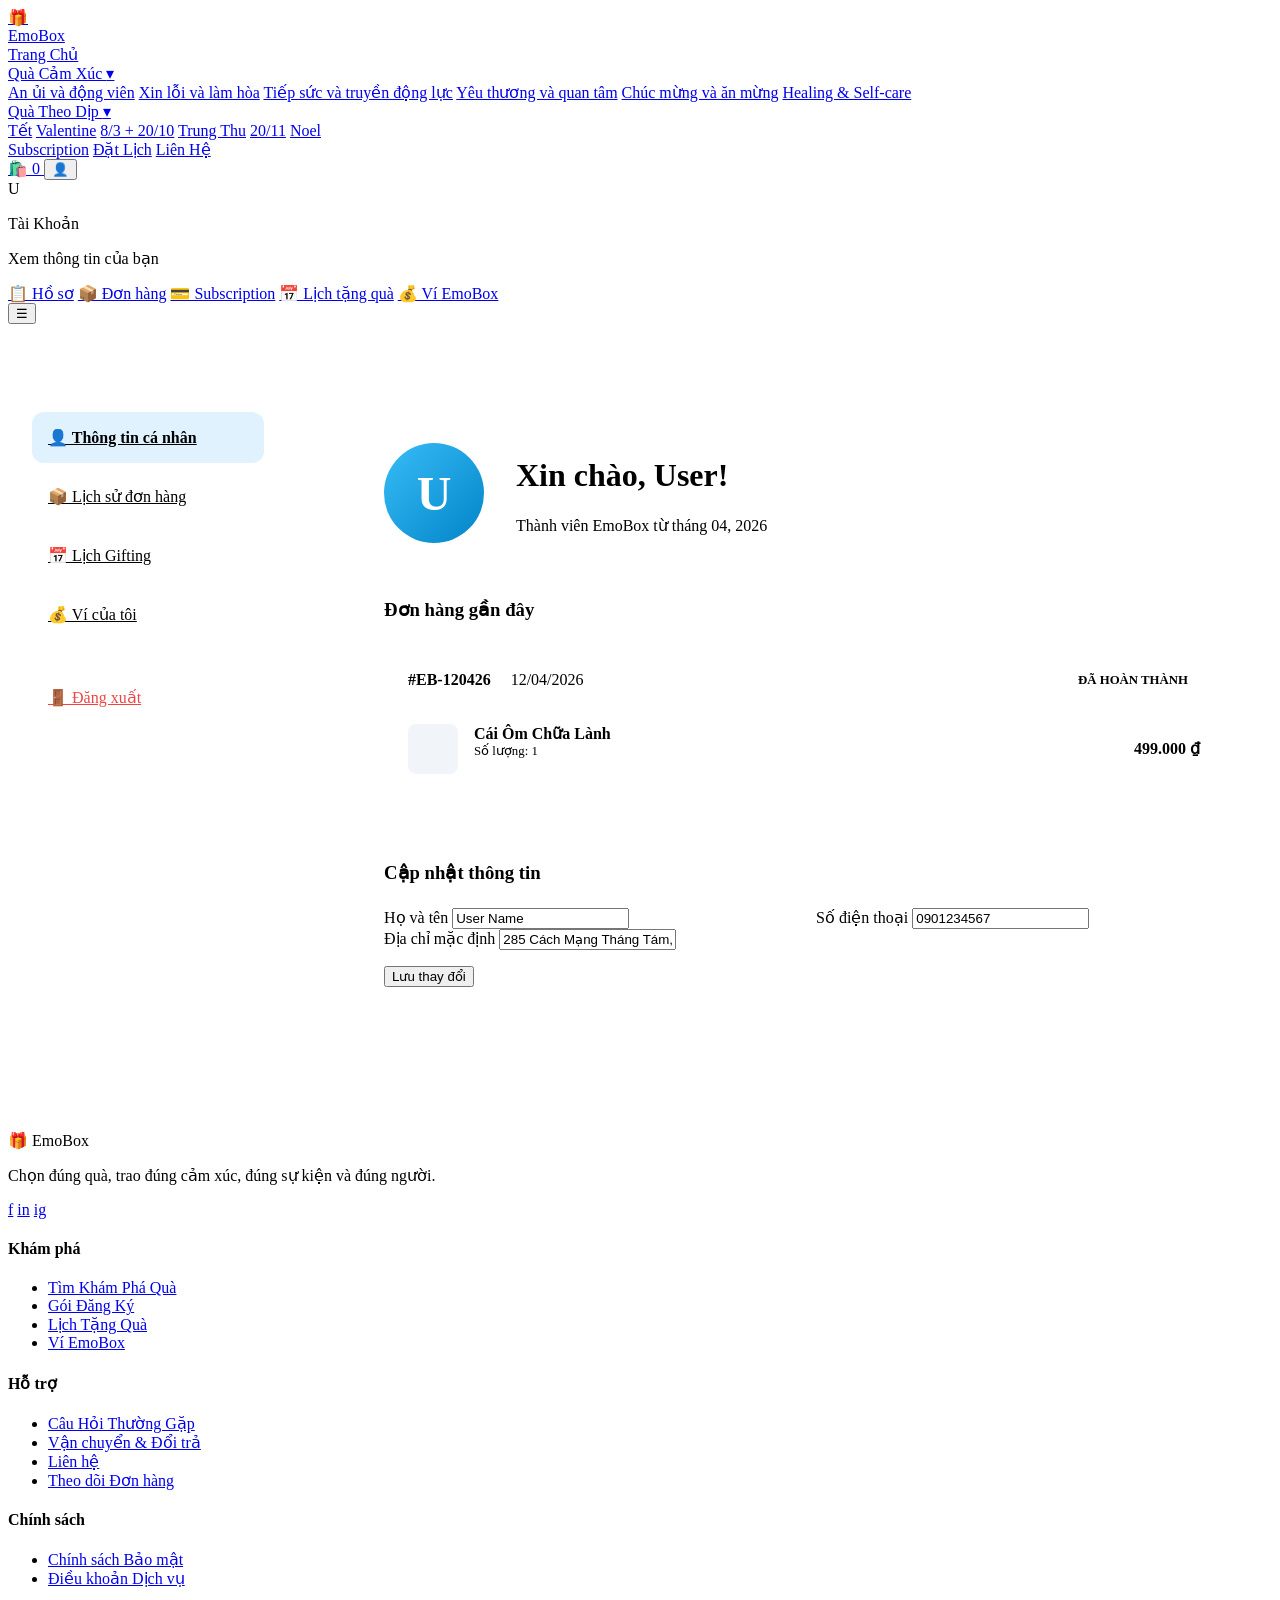
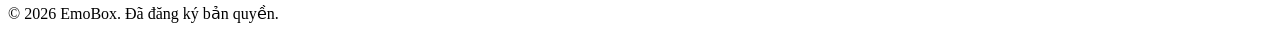
==== account.html @ 91a98d72 "Add files via upload" ====
<!DOCTYPE html>
<html lang="vi">
<head>
  <meta charset="UTF-8" />
  <meta name="viewport" content="width=device-width, initial-scale=1.0" />
  <title>Tài Khoản – EmoBox</title>
  <link rel="preconnect" href="https://fonts.googleapis.com" />
  <link rel="preconnect" href="https://fonts.gstatic.com" crossorigin />
  <link href="https://fonts.googleapis.com/css2?family=Playfair+Display:ital,wght@0,700;1,400&family=Inter:wght@400;500;600;700&display=swap" rel="stylesheet" />
  <link rel="stylesheet" href="css/style.css" />
  <style>
    .account-container { padding-top: 4rem; padding-bottom: 6rem; }
    .account-layout { display: grid; grid-template-columns: 280px 1fr; gap: 3rem; }
    
    .account-nav { background: white; padding: 1.5rem; border-radius: 24px; border: 1px solid var(--border); height: fit-content; }
    .acc-nav-item { display: flex; align-items: center; gap: 1rem; padding: 1rem; border-radius: 12px; color: var(--text-muted); transition: all 0.2s; margin-bottom: 0.5rem; }
    .acc-nav-item:hover { background: #f8fafc; color: var(--text-main); }
    .acc-nav-item.active { background: #e0f2fe; color: var(--primary); font-weight: 600; }
    
    .account-content { background: white; padding: 3rem; border-radius: 32px; border: 1px solid var(--border); }
    .profile-header { display: flex; align-items: center; gap: 2rem; margin-bottom: 3rem; }
    .profile-avatar { width: 100px; height: 100px; background: linear-gradient(135deg, #38bdf8, #0284c7); border-radius: 50%; display: flex; align-items: center; justify-content: center; font-size: 3rem; color: white; font-weight: 800; }
    
    .order-item { border: 1px solid var(--border); border-radius: 16px; padding: 1.5rem; margin-bottom: 1.5rem; }
    .order-header { display: flex; justify-content: space-between; align-items: center; margin-bottom: 1rem; padding-bottom: 1rem; border-bottom: 1px dashed var(--border); }
    .order-status { font-weight: 700; font-size: 0.8rem; text-transform: uppercase; padding: 0.25rem 0.75rem; border-radius: 999px; }

    @media (max-width: 992px) {
      .account-layout { grid-template-columns: 1fr; }
    }
  </style>
</head>
<body>
  <!-- NAVBAR -->
  <nav class="navbar" id="navbar">
    <div class="container nav-inner">
      <a href="index.html" class="nav-logo">
        <div class="nav-logo-icon">🎁</div>
        <span>EmoBox</span>
      </a>
      <div class="nav-links" id="navLinks">
        <a href="index.html" class="nav-link">Trang Chủ</a>
        <div class="nav-dropdown">
          <a href="emotion-gifts.html" class="nav-link">Quà Cảm Xúc <span class="chevron">▾</span></a>
          <div class="dropdown-menu">
            <a href="emotion-gifts.html?cat=an-ui-dong-vien" class="dropdown-item">An ủi và động viên</a>
            <a href="emotion-gifts.html?cat=xin-loi-lam-hoa" class="dropdown-item">Xin lỗi và làm hòa</a>
            <a href="emotion-gifts.html?cat=tiep-suc-truyen-dong-luc" class="dropdown-item">Tiếp sức và truyền động lực</a>
            <a href="emotion-gifts.html?cat=yeu-thuong-quan-tam" class="dropdown-item">Yêu thương và quan tâm</a>
            <a href="emotion-gifts.html?cat=chuc-mung-an-mung" class="dropdown-item">Chúc mừng và ăn mừng</a>
            <a href="emotion-gifts.html?cat=healing-self-care" class="dropdown-item">Healing & Self-care</a>
          </div>
        </div>
        <div class="nav-dropdown">
          <a href="occasion-gifts.html" class="nav-link">Quà Theo Dịp <span class="chevron">▾</span></a>
          <div class="dropdown-menu">
            <a href="occasion-gifts.html?cat=tet" class="dropdown-item">Tết</a>
            <a href="occasion-gifts.html?cat=valentine" class="dropdown-item">Valentine</a>
            <a href="occasion-gifts.html?cat=8-3-20-10" class="dropdown-item">8/3 + 20/10</a>
            <a href="occasion-gifts.html?cat=trung-thu" class="dropdown-item">Trung Thu</a>
            <a href="occasion-gifts.html?cat=20-11" class="dropdown-item">20/11</a>
            <a href="occasion-gifts.html?cat=noel" class="dropdown-item">Noel</a>
          </div>
        </div>
        <a href="plans.html" class="nav-link">Subscription</a>
        <a href="calendar.html" class="nav-link">Đặt Lịch</a>
        <a href="contact.html" class="nav-link">Liên Hệ</a>
      </div>
      <div class="nav-actions">
        <a href="cart.html" class="btn-icon" id="cartBtn" title="Giỏ hàng">
          🛍️
          <span class="cart-badge" id="cartBadge">0</span>
        </a>
        <button class="btn-icon" onclick="toggleUserMenu()" id="userBtn" title="Tài khoản">👤</button>
        <div class="user-menu active" id="userMenu">
          <div class="user-menu-header">
            <div class="user-avatar-sm">U</div>
            <div>
              <p class="user-name">Tài Khoản</p>
              <p class="user-sub">Xem thông tin của bạn</p>
            </div>
          </div>
          <div class="user-menu-body">
            <a href="account.html" class="user-menu-item">📋 Hồ sơ</a>
            <a href="cart.html" class="user-menu-item">📦 Đơn hàng</a>
            <a href="plans.html" class="user-menu-item">💳 Subscription</a>
            <a href="calendar.html" class="user-menu-item">📅 Lịch tặng quà</a>
            <a href="wallet.html" class="user-menu-item">💰 Ví EmoBox</a>
          </div>
        </div>
        <button class="hamburger" id="hamburger" onclick="toggleNav()">☰</button>
      </div>
    </div>
  </nav>

  <main class="container account-container">
    <div class="account-layout">
      <!-- Sidebar Nav -->
      <aside class="account-nav">
        <a href="#" class="acc-nav-item active">👤 Thông tin cá nhân</a>
        <a href="#" class="acc-nav-item">📦 Lịch sử đơn hàng</a>
        <a href="calendar.html" class="acc-nav-item">📅 Lịch Gifting</a>
        <a href="wallet.html" class="acc-nav-item">💰 Ví của tôi</a>
        <a href="#" class="acc-nav-item" style="color: #ef4444; margin-top: 2rem;">🚪 Đăng xuất</a>
      </aside>

      <!-- Main Content -->
      <div class="account-content">
        <div class="profile-header">
          <div class="profile-avatar">U</div>
          <div>
            <h1 style="font-family: var(--font-serif); font-size: 2rem;">Xin chào, User!</h1>
            <p style="color: var(--text-muted);">Thành viên EmoBox từ tháng 04, 2026</p>
          </div>
        </div>

        <div style="margin-bottom: 4rem;">
          <h3 style="font-weight: 700; margin-bottom: 1.5rem;">Đơn hàng gần đây</h3>
          <div class="order-item">
            <div class="order-header">
              <div>
                <span style="font-weight: 700;">#EB-120426</span>
                <span style="color: var(--text-muted); margin-left: 1rem;">12/04/2026</span>
              </div>
              <span class="order-status status-done">Đã hoàn thành</span>
            </div>
            <div style="display: flex; justify-content: space-between; align-items: center;">
              <div style="display: flex; gap: 1rem;">
                <div style="width: 50px; height: 50px; background: #f1f5f9; border-radius: 8px;"></div>
                <div>
                  <div style="font-weight: 600;">Cái Ôm Chữa Lành</div>
                  <div style="font-size: 0.8rem; color: var(--text-muted);">Số lượng: 1</div>
                </div>
              </div>
              <div style="font-weight: 700;">499.000 ₫</div>
            </div>
          </div>
        </div>

        <form class="contact-form" style="padding: 0; border: none; box-shadow: none;">
          <h3 style="font-weight: 700; margin-bottom: 1.5rem;">Cập nhật thông tin</h3>
          <div style="display: grid; grid-template-columns: 1fr 1fr; gap: 1.5rem;">
            <div class="form-group">
              <label>Họ và tên</label>
              <input type="text" class="form-input" value="User Name">
            </div>
            <div class="form-group">
              <label>Số điện thoại</label>
              <input type="text" class="form-input" value="0901234567">
            </div>
          </div>
          <div class="form-group">
            <label>Địa chỉ mặc định</label>
            <input type="text" class="form-input" value="285 Cách Mạng Tháng Tám, Quận 10, TP. HCM">
          </div>
          <button class="btn btn-primary" style="margin-top: 1rem;">Lưu thay đổi</button>
        </form>
      </div>
    </div>
  </main>

  <!-- FOOTER -->
  <footer class="footer">
    <div class="container footer-grid">
      <div class="footer-brand">
        <span class="footer-logo">🎁 EmoBox</span>
        <p class="footer-tagline">Chọn đúng quà, trao đúng cảm xúc, đúng sự kiện và đúng người.</p>
        <div class="footer-socials">
          <a href="#" class="social-btn">f</a>
          <a href="#" class="social-btn">in</a>
          <a href="#" class="social-btn">ig</a>
        </div>
      </div>
      <div class="footer-col">
        <h4>Khám phá</h4>
        <ul>
          <li><a href="finder.html">Tìm Khám Phá Quà</a></li>
          <li><a href="plans.html">Gói Đăng Ký</a></li>
          <li><a href="calendar.html">Lịch Tặng Quà</a></li>
          <li><a href="wallet.html">Ví EmoBox</a></li>
        </ul>
      </div>
      <div class="footer-col">
        <h4>Hỗ trợ</h4>
        <ul>
          <li><a href="#">Câu Hỏi Thường Gặp</a></li>
          <li><a href="#">Vận chuyển & Đổi trả</a></li>
          <li><a href="contact.html">Liên hệ</a></li>
          <li><a href="#">Theo dõi Đơn hàng</a></li>
        </ul>
      </div>
      <div class="footer-col">
        <h4>Chính sách</h4>
        <ul>
          <li><a href="#">Chính sách Bảo mật</a></li>
          <li><a href="#">Điều khoản Dịch vụ</a></li>
        </ul>
      </div>
    </div>
    <div class="footer-bottom">
      <p>© 2026 EmoBox. Đã đăng ký bản quyền.</p>
    </div>
  </footer>

  <div class="toast" id="toast"></div>

  <script src="js/data.js"></script>
  <script src="js/app.js"></script>
</body>
</html>
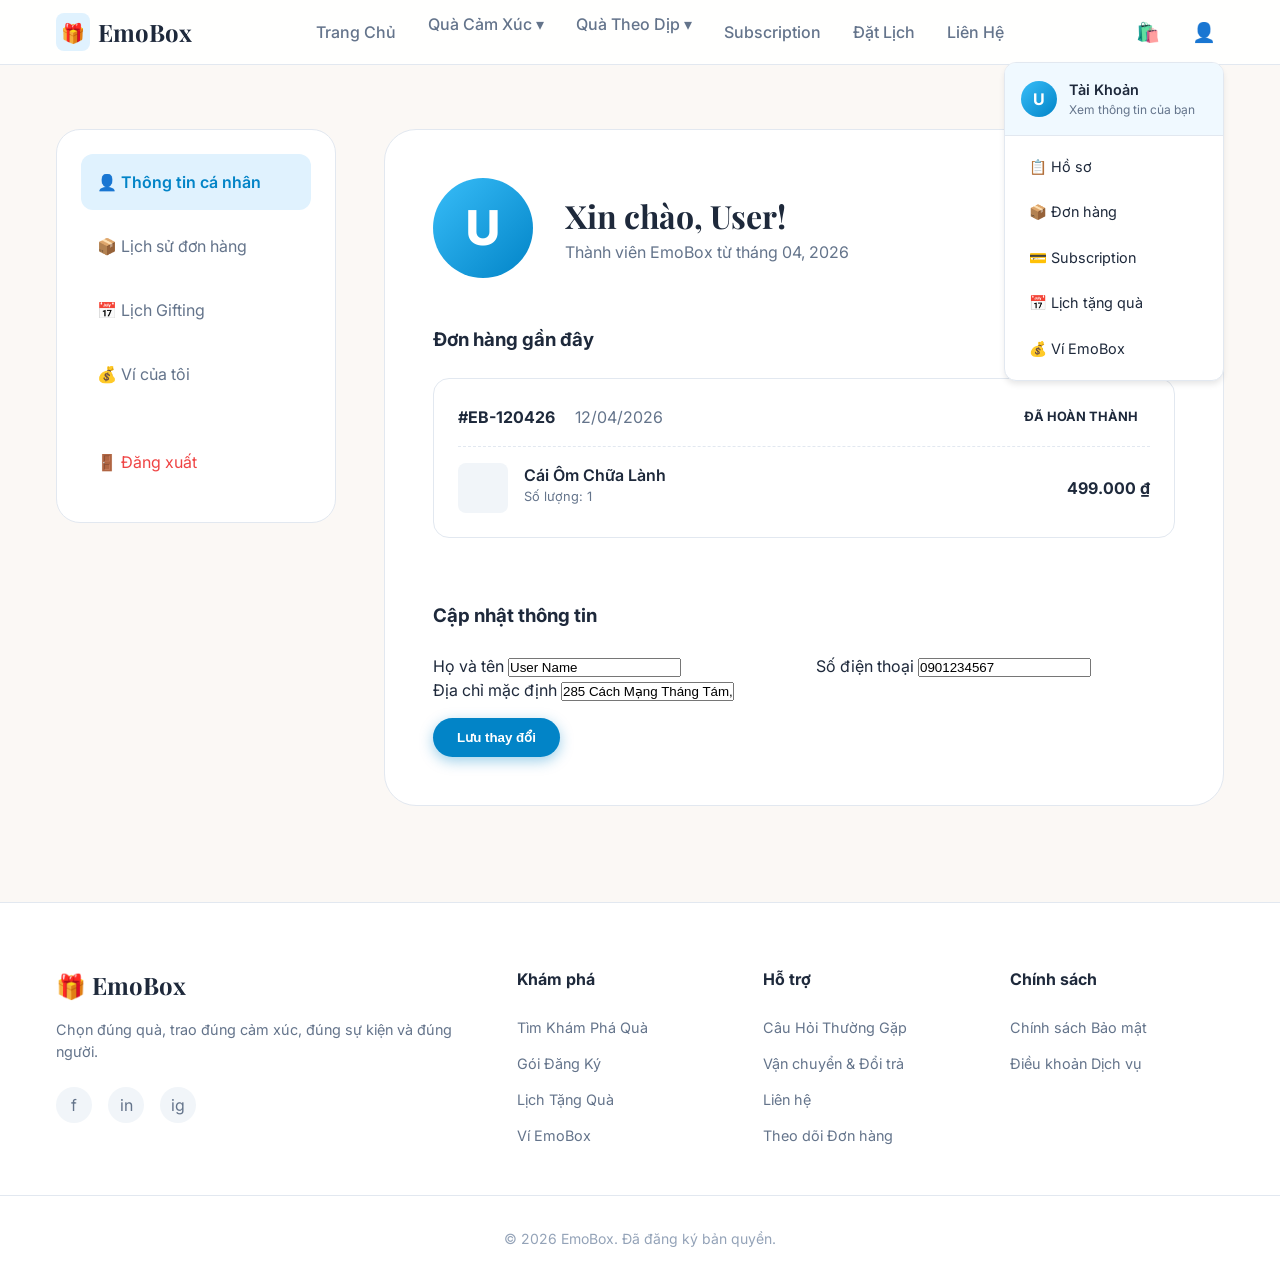
==== commit 3e9efa96: "Add files via upload" ====
--- a/account.html
+++ b/account.html
@@ -7,7 +7,7 @@
   <link rel="preconnect" href="https://fonts.googleapis.com" />
   <link rel="preconnect" href="https://fonts.gstatic.com" crossorigin />
   <link href="https://fonts.googleapis.com/css2?family=Playfair+Display:ital,wght@0,700;1,400&family=Inter:wght@400;500;600;700&display=swap" rel="stylesheet" />
-  <link rel="stylesheet" href="css/style.css" />
+  <link rel="stylesheet" href="style.css" />
   <style>
     .account-container { padding-top: 4rem; padding-bottom: 6rem; }
     .account-layout { display: grid; grid-template-columns: 280px 1fr; gap: 3rem; }
@@ -204,7 +204,8 @@
 
   <div class="toast" id="toast"></div>
 
-  <script src="js/data.js"></script>
-  <script src="js/app.js"></script>
+  <script src="data.js"></script>
+  <script src="app.js"></script>
 </body>
 </html>
+
--- a/style.css
+++ b/style.css
@@ -0,0 +1,826 @@
+:root {
+  --primary: #0284c7;
+  --primary-hover: #0369a1;
+  --bg-color: #FBF8F5;
+  --text-main: #1e293b;
+  --text-muted: #64748b;
+  --white: #ffffff;
+  --border: #e2e8f0;
+  --shadow: 0 4px 6px -1px rgb(0 0 0 / 0.1);
+  --font-serif: 'Playfair Display', serif;
+  --font-sans: 'Inter', sans-serif;
+}
+
+* {
+  box-sizing: border-box;
+  margin: 0;
+  padding: 0;
+}
+
+body {
+  font-family: var(--font-sans);
+  color: var(--text-main);
+  background-color: var(--bg-color);
+  line-height: 1.5;
+}
+
+a {
+  text-decoration: none;
+  color: inherit;
+}
+
+ul {
+  list-style: none;
+}
+
+.container {
+  max-width: 1200px;
+  margin: 0 auto;
+  padding: 0 1rem;
+}
+
+/* NAVBAR */
+.navbar {
+  background: rgba(255, 255, 255, 0.9);
+  backdrop-filter: blur(10px);
+  position: sticky;
+  top: 0;
+  z-index: 50;
+  border-bottom: 1px solid var(--border);
+}
+
+.nav-inner {
+  display: flex;
+  justify-content: space-between;
+  align-items: center;
+  height: 64px;
+}
+
+.nav-logo {
+  display: flex;
+  align-items: center;
+  gap: 0.5rem;
+  font-family: var(--font-serif);
+  font-size: 1.5rem;
+  font-weight: 700;
+  color: var(--text-main);
+}
+
+.nav-logo-icon {
+  background: #e0f2fe;
+  padding: 0.3rem;
+  border-radius: 8px;
+  font-size: 1.2rem;
+}
+
+.nav-links {
+  display: flex;
+  gap: 2rem;
+}
+
+.nav-link {
+  font-weight: 500;
+  color: var(--text-muted);
+  transition: color 0.2s;
+  padding: 0.5rem 0;
+}
+
+.nav-link:hover, .nav-link.active {
+  color: var(--primary);
+}
+
+.nav-dropdown {
+  position: relative;
+}
+
+.dropdown-menu {
+  display: none;
+  position: absolute;
+  top: 100%;
+  left: 0;
+  background: var(--white);
+  border: 1px solid var(--border);
+  border-radius: 8px;
+  box-shadow: var(--shadow);
+  padding: 0.5rem;
+  min-width: 200px;
+}
+
+.nav-dropdown:hover .dropdown-menu {
+  display: flex;
+  flex-direction: column;
+}
+
+.dropdown-item {
+  padding: 0.5rem 1rem;
+  color: var(--text-muted);
+  border-radius: 4px;
+  transition: all 0.2s;
+}
+
+.dropdown-item:hover {
+  background: #f0f9ff;
+  color: var(--primary);
+}
+
+.nav-actions {
+  display: flex;
+  align-items: center;
+  gap: 1rem;
+  position: relative;
+}
+
+.btn-icon {
+  background: none;
+  border: none;
+  font-size: 1.2rem;
+  cursor: pointer;
+  position: relative;
+  width: 40px;
+  height: 40px;
+  border-radius: 50%;
+  display: flex;
+  align-items: center;
+  justify-content: center;
+  transition: background 0.2s;
+}
+
+.btn-icon:hover {
+  background: #f1f5f9;
+}
+
+.cart-badge {
+  position: absolute;
+  top: 0;
+  right: 0;
+  background: var(--primary);
+  color: white;
+  font-size: 0.7rem;
+  font-weight: bold;
+  border-radius: 50%;
+  width: 18px;
+  height: 18px;
+  display: flex;
+  align-items: center;
+  justify-content: center;
+}
+
+.user-menu {
+  display: none;
+  position: absolute;
+  top: 100%;
+  right: 0;
+  background: var(--white);
+  border: 1px solid var(--border);
+  border-radius: 12px;
+  box-shadow: var(--shadow);
+  width: 220px;
+  overflow: hidden;
+  margin-top: 10px;
+}
+
+.user-menu.active {
+  display: block;
+}
+
+.user-menu-header {
+  padding: 1rem;
+  background: #f0f9ff;
+  display: flex;
+  align-items: center;
+  gap: 0.75rem;
+  border-bottom: 1px solid var(--border);
+}
+
+.user-avatar-sm {
+  width: 36px;
+  height: 36px;
+  background: linear-gradient(135deg, #38bdf8, #0284c7);
+  color: white;
+  border-radius: 50%;
+  display: flex;
+  align-items: center;
+  justify-content: center;
+  font-weight: bold;
+}
+
+.user-name {
+  font-weight: 600;
+  font-size: 0.9rem;
+}
+
+.user-sub {
+  font-size: 0.75rem;
+  color: var(--text-muted);
+}
+
+.user-menu-body {
+  padding: 0.5rem;
+}
+
+.user-menu-item {
+  display: block;
+  padding: 0.75rem 1rem;
+  color: var(--text-main);
+  font-size: 0.9rem;
+  border-radius: 8px;
+  transition: all 0.2s;
+}
+
+.user-menu-item:hover {
+  background: #f0f9ff;
+  color: var(--primary);
+}
+
+.hamburger {
+  display: none;
+  background: none;
+  border: none;
+  font-size: 1.5rem;
+  cursor: pointer;
+}
+
+/* BUTTONS */
+.btn {
+  display: inline-block;
+  padding: 0.75rem 1.5rem;
+  border-radius: 9999px;
+  font-weight: 600;
+  text-align: center;
+  cursor: pointer;
+  transition: all 0.3s;
+  border: none;
+}
+
+.btn-lg {
+  padding: 1rem 2rem;
+  font-size: 1.125rem;
+}
+
+.btn-primary {
+  background: var(--primary);
+  color: white;
+  box-shadow: 0 4px 14px 0 rgba(2, 132, 199, 0.39);
+}
+
+.btn-primary:hover {
+  background: var(--primary-hover);
+  transform: translateY(-2px);
+}
+
+.btn-outline {
+  background: transparent;
+  color: var(--primary);
+  border: 2px solid #bae6fd;
+}
+
+.btn-outline:hover {
+  background: #f0f9ff;
+}
+
+.btn-white {
+  background: white;
+  color: var(--text-main);
+}
+
+.btn-white:hover {
+  background: #f8fafc;
+}
+
+.btn-ghost {
+  background: transparent;
+  color: var(--primary);
+  font-weight: 500;
+}
+
+.btn-ghost:hover {
+  text-decoration: underline;
+}
+
+/* HERO SECTION */
+.hero {
+  position: relative;
+  padding: 6rem 1rem;
+  overflow: hidden;
+  text-align: center;
+  background: linear-gradient(180deg, #e0f2fe 0%, var(--bg-color) 100%);
+}
+
+.hero-bg-orbs .orb {
+  position: absolute;
+  border-radius: 50%;
+  filter: blur(80px);
+  z-index: 0;
+  opacity: 0.6;
+}
+
+.orb-1 { width: 300px; height: 300px; background: #bae6fd; top: -100px; left: -100px; }
+.orb-2 { width: 400px; height: 400px; background: #fdf4ff; top: 20%; right: -150px; }
+.orb-3 { width: 250px; height: 250px; background: #fffbeb; bottom: -50px; left: 30%; }
+
+.hero-content {
+  position: relative;
+  z-index: 10;
+  max-width: 800px;
+}
+
+.hero-badge {
+  display: inline-block;
+  background: white;
+  padding: 0.5rem 1rem;
+  border-radius: 999px;
+  font-size: 0.875rem;
+  font-weight: 600;
+  color: var(--primary);
+  margin-bottom: 1.5rem;
+  box-shadow: var(--shadow);
+}
+
+.hero-title {
+  font-family: var(--font-serif);
+  font-size: 3.5rem;
+  line-height: 1.2;
+  margin-bottom: 1.5rem;
+}
+
+.hero-highlight {
+  color: var(--primary);
+  font-style: italic;
+}
+
+.hero-subtitle {
+  font-size: 1.25rem;
+  color: var(--text-muted);
+  margin-bottom: 2.5rem;
+}
+
+.hero-actions {
+  display: flex;
+  gap: 1rem;
+  justify-content: center;
+  margin-bottom: 4rem;
+}
+
+.hero-stats {
+  display: flex;
+  justify-content: center;
+  align-items: center;
+  gap: 2rem;
+  background: white;
+  padding: 1.5rem;
+  border-radius: 16px;
+  box-shadow: var(--shadow);
+  max-width: 600px;
+  margin: 0 auto;
+}
+
+.stat-item {
+  display: flex;
+  flex-direction: column;
+}
+
+.stat-num {
+  font-size: 1.5rem;
+  font-weight: 700;
+  color: var(--text-main);
+}
+
+.stat-label {
+  font-size: 0.875rem;
+  color: var(--text-muted);
+}
+
+.stat-divider {
+  width: 1px;
+  height: 40px;
+  background: var(--border);
+}
+
+/* SECTIONS */
+.section {
+  padding: 5rem 0;
+}
+
+.bg-white { background: var(--white); }
+.bg-cream { background: var(--bg-color); }
+.bg-sky { background: #f0f9ff; }
+
+.section-header {
+  text-align: center;
+  margin-bottom: 3rem;
+}
+
+.section-title {
+  font-family: var(--font-serif);
+  font-size: 2.5rem;
+  margin-bottom: 0.5rem;
+}
+
+.section-subtitle {
+  color: var(--text-muted);
+  font-size: 1.1rem;
+}
+
+.section-header-row {
+  display: flex;
+  justify-content: space-between;
+  align-items: flex-end;
+  margin-bottom: 3rem;
+}
+
+/* GRID LAYOUTS */
+.emotion-grid {
+  display: grid;
+  grid-template-columns: repeat(auto-fill, minmax(200px, 1fr));
+  gap: 1.5rem;
+}
+
+.emotion-card {
+  background: var(--bg-color);
+  border: 1px solid var(--border);
+  padding: 2rem 1rem;
+  border-radius: 16px;
+  text-align: center;
+  transition: all 0.3s;
+  cursor: pointer;
+  display: flex;
+  flex-direction: column;
+  align-items: center;
+}
+
+.emotion-card:hover {
+  background: #f0f9ff;
+  border-color: #bae6fd;
+  transform: translateY(-5px);
+}
+
+.emotion-icon {
+  font-size: 3rem;
+  margin-bottom: 1rem;
+  transition: transform 0.3s;
+}
+
+.emotion-card:hover .emotion-icon {
+  transform: scale(1.1);
+}
+
+.emotion-name {
+  font-weight: 600;
+  font-size: 1.1rem;
+}
+
+/* GIFTS GRID */
+.gifts-grid {
+  display: grid;
+  grid-template-columns: repeat(auto-fill, minmax(320px, 1fr));
+  gap: 2rem;
+}
+
+.gift-card {
+  background: var(--white);
+  border-radius: 20px;
+  overflow: hidden;
+  box-shadow: var(--shadow);
+  transition: all 0.3s;
+  border: 1px solid var(--border);
+  display: flex;
+  flex-direction: column;
+}
+
+.gift-card:hover {
+  transform: translateY(-5px);
+  box-shadow: 0 10px 25px -5px rgb(0 0 0 / 0.1);
+}
+
+.gift-img-wrap {
+  position: relative;
+  aspect-ratio: 4/3;
+  overflow: hidden;
+  background: #f1f5f9;
+}
+
+.gift-img {
+  width: 100%;
+  height: 100%;
+  object-fit: cover;
+  transition: transform 0.5s;
+}
+
+.gift-card:hover .gift-img {
+  transform: scale(1.05);
+}
+
+.gift-badge {
+  position: absolute;
+  top: 1rem;
+  left: 1rem;
+  background: white;
+  color: var(--text-main);
+  padding: 0.25rem 0.75rem;
+  border-radius: 999px;
+  font-size: 0.75rem;
+  font-weight: 600;
+  box-shadow: 0 2px 4px rgba(0,0,0,0.1);
+}
+
+.gift-content {
+  padding: 1.5rem;
+  flex: 1;
+  display: flex;
+  flex-direction: column;
+}
+
+.gift-title {
+  font-family: var(--font-serif);
+  font-size: 1.5rem;
+  margin-bottom: 0.5rem;
+}
+
+.gift-desc {
+  color: var(--text-muted);
+  font-size: 0.875rem;
+  margin-bottom: 1.5rem;
+  display: -webkit-box;
+  -webkit-line-clamp: 2;
+  -webkit-box-orient: vertical;
+  overflow: hidden;
+}
+
+.gift-footer {
+  margin-top: auto;
+  display: flex;
+  justify-content: space-between;
+  align-items: center;
+  border-top: 1px solid var(--border);
+  padding-top: 1rem;
+}
+
+.gift-price {
+  font-weight: 700;
+  font-size: 1.25rem;
+  color: var(--primary);
+}
+
+/* STEPS */
+.steps-grid {
+  display: flex;
+  justify-content: center;
+  align-items: flex-start;
+  gap: 2rem;
+  position: relative;
+}
+
+.step-card {
+  text-align: center;
+  flex: 1;
+  max-width: 300px;
+  position: relative;
+  z-index: 10;
+}
+
+.step-icon {
+  width: 80px;
+  height: 80px;
+  background: #e0f2fe;
+  border-radius: 50%;
+  display: flex;
+  align-items: center;
+  justify-content: center;
+  font-size: 2rem;
+  margin: 0 auto 1.5rem;
+  box-shadow: var(--shadow);
+}
+
+.step-title {
+  font-size: 1.25rem;
+  margin-bottom: 0.5rem;
+}
+
+.step-desc {
+  color: var(--text-muted);
+  font-size: 0.9rem;
+}
+
+.step-arrow {
+  color: var(--border);
+  font-size: 2rem;
+  margin-top: 2rem;
+}
+
+/* REVIEWS */
+.reviews-grid {
+  display: grid;
+  grid-template-columns: repeat(auto-fit, minmax(300px, 1fr));
+  gap: 2rem;
+}
+
+.review-card {
+  background: white;
+  padding: 2rem;
+  border-radius: 20px;
+  box-shadow: var(--shadow);
+  border: 1px solid #e0f2fe;
+  display: flex;
+  flex-direction: column;
+}
+
+.review-stars {
+  color: #fbbf24;
+  margin-bottom: 1rem;
+}
+
+.review-text {
+  font-style: italic;
+  color: var(--text-muted);
+  margin-bottom: 2rem;
+  flex: 1;
+}
+
+.review-author {
+  display: flex;
+  align-items: center;
+  gap: 1rem;
+  border-top: 1px solid var(--border);
+  padding-top: 1.5rem;
+}
+
+.review-avatar {
+  width: 48px;
+  height: 48px;
+  background: linear-gradient(135deg, #fca5a5, #ef4444);
+  color: white;
+  border-radius: 50%;
+  display: flex;
+  align-items: center;
+  justify-content: center;
+  font-weight: bold;
+  font-size: 1.25rem;
+}
+
+.review-name {
+  font-weight: 700;
+}
+
+.review-role {
+  font-size: 0.75rem;
+  color: var(--primary);
+}
+
+/* CTA BANNER */
+.cta-banner {
+  background: var(--text-main);
+  color: white;
+  padding: 4rem 1rem;
+  text-align: center;
+}
+
+.cta-inner {
+  display: flex;
+  flex-direction: column;
+  align-items: center;
+  gap: 2rem;
+}
+
+.cta-title {
+  font-family: var(--font-serif);
+  font-size: 2.5rem;
+  margin-bottom: 0.5rem;
+}
+
+.cta-sub {
+  color: #94a3b8;
+  font-size: 1.1rem;
+}
+
+/* FOOTER */
+.footer {
+  background: var(--white);
+  border-top: 1px solid var(--border);
+  padding: 4rem 0 2rem;
+}
+
+.footer-grid {
+  display: grid;
+  grid-template-columns: 2fr 1fr 1fr 1fr;
+  gap: 2rem;
+  margin-bottom: 3rem;
+}
+
+.footer-logo {
+  font-family: var(--font-serif);
+  font-size: 1.5rem;
+  font-weight: 700;
+  display: block;
+  margin-bottom: 1rem;
+}
+
+.footer-tagline {
+  color: var(--text-muted);
+  margin-bottom: 1.5rem;
+  font-size: 0.9rem;
+}
+
+.footer-socials {
+  display: flex;
+  gap: 1rem;
+}
+
+.social-btn {
+  width: 36px;
+  height: 36px;
+  background: #f1f5f9;
+  border-radius: 50%;
+  display: flex;
+  align-items: center;
+  justify-content: center;
+  color: var(--text-muted);
+  transition: all 0.2s;
+}
+
+.social-btn:hover {
+  background: var(--primary);
+  color: white;
+}
+
+.footer-col h4 {
+  margin-bottom: 1.5rem;
+}
+
+.footer-col ul {
+  display: flex;
+  flex-direction: column;
+  gap: 0.75rem;
+}
+
+.footer-col a {
+  color: var(--text-muted);
+  font-size: 0.9rem;
+  transition: color 0.2s;
+}
+
+.footer-col a:hover {
+  color: var(--primary);
+}
+
+.footer-bottom {
+  text-align: center;
+  padding-top: 2rem;
+  border-top: 1px solid var(--border);
+  color: #94a3b8;
+  font-size: 0.875rem;
+}
+
+/* TOAST */
+.toast {
+  position: fixed;
+  bottom: 2rem;
+  right: 2rem;
+  background: var(--text-main);
+  color: white;
+  padding: 1rem 1.5rem;
+  border-radius: 8px;
+  box-shadow: var(--shadow);
+  transform: translateY(100px);
+  opacity: 0;
+  transition: all 0.3s;
+  z-index: 1000;
+}
+
+.toast.show {
+  transform: translateY(0);
+  opacity: 1;
+}
+
+/* RESPONSIVE */
+@media (max-width: 992px) {
+  .hero-title { font-size: 2.5rem; }
+  .footer-grid { grid-template-columns: 1fr 1fr; }
+  .step-arrow { display: none; }
+  .steps-grid { flex-direction: column; align-items: center; gap: 3rem; }
+}
+
+@media (max-width: 768px) {
+  .nav-links {
+    display: none;
+    position: absolute;
+    top: 64px;
+    left: 0;
+    width: 100%;
+    background: white;
+    flex-direction: column;
+    padding: 1rem;
+    box-shadow: var(--shadow);
+    gap: 0;
+  }
+  .nav-links.active { display: flex; }
+  .nav-link { padding: 1rem; border-bottom: 1px solid var(--border); }
+  .dropdown-menu { position: static; box-shadow: none; border: none; padding-left: 2rem; display: none; }
+  .nav-dropdown.active .dropdown-menu { display: block; }
+  .hamburger { display: block; }
+  .hero-actions { flex-direction: column; }
+  .hero-stats { flex-direction: column; gap: 1rem; }
+  .stat-divider { width: 100%; height: 1px; }
+  .section-header-row { flex-direction: column; align-items: flex-start; gap: 1rem; }
+  .cta-inner { flex-direction: column; text-align: center; }
+  .footer-grid { grid-template-columns: 1fr; }
+}
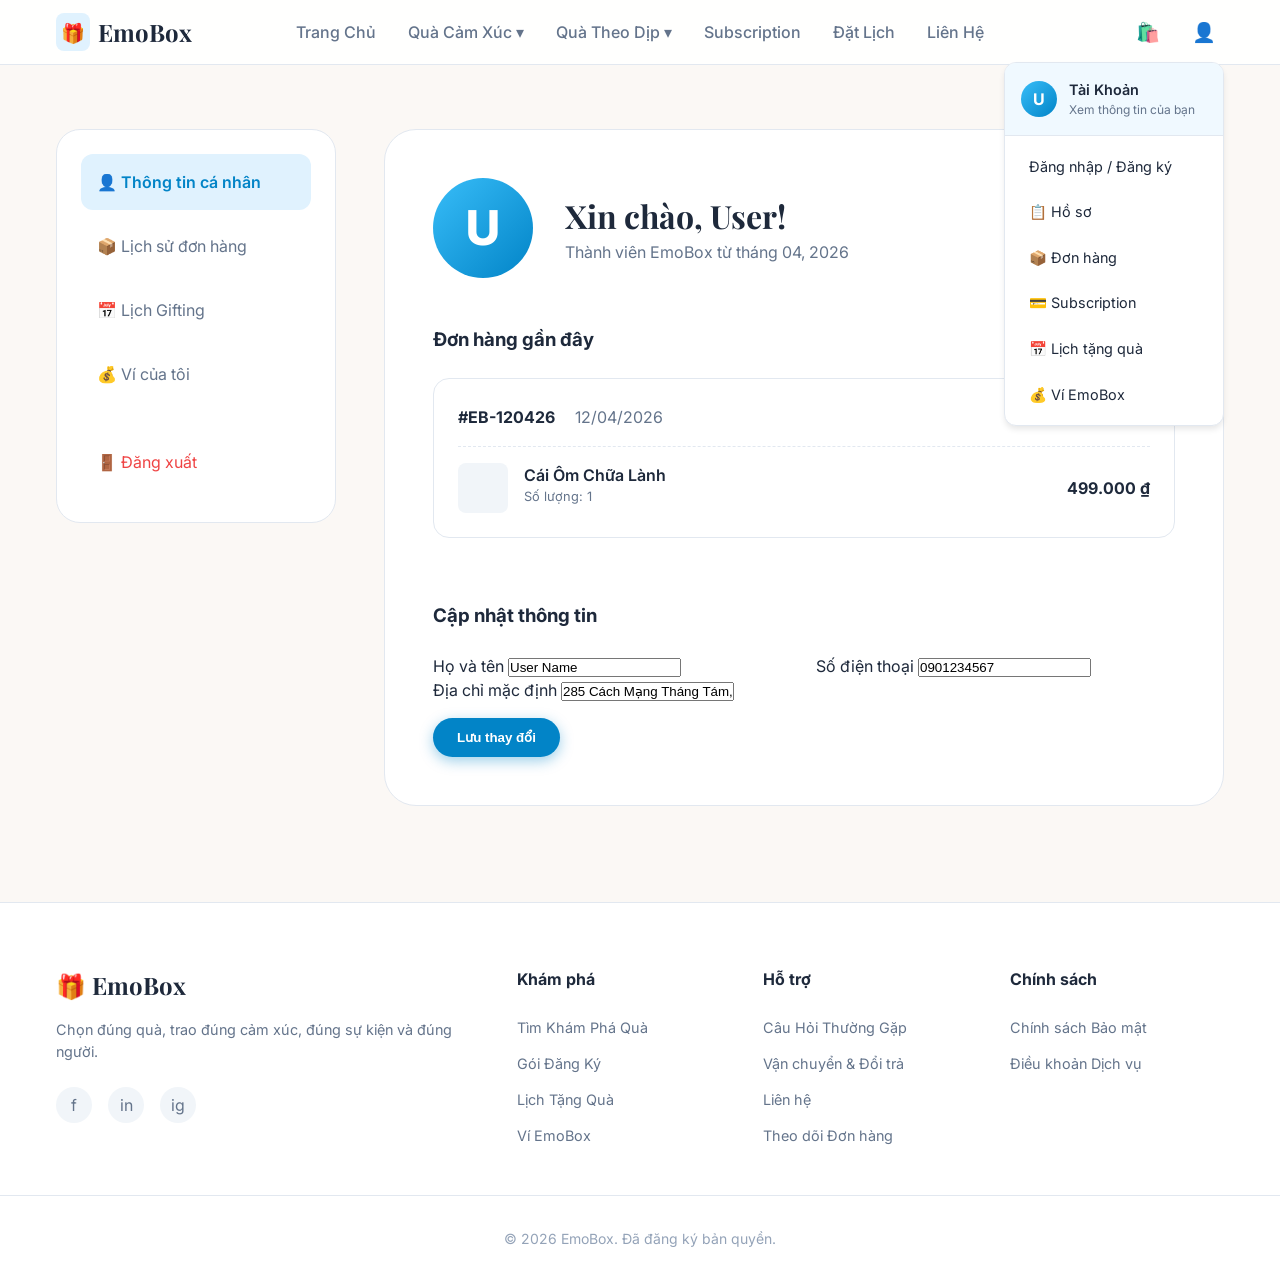
==== commit 2b16bb08: "Update account.html" ====
--- a/account.html
+++ b/account.html
@@ -1,211 +1,211 @@
-<!DOCTYPE html>
-<html lang="vi">
-<head>
-  <meta charset="UTF-8" />
-  <meta name="viewport" content="width=device-width, initial-scale=1.0" />
-  <title>Tài Khoản – EmoBox</title>
-  <link rel="preconnect" href="https://fonts.googleapis.com" />
-  <link rel="preconnect" href="https://fonts.gstatic.com" crossorigin />
-  <link href="https://fonts.googleapis.com/css2?family=Playfair+Display:ital,wght@0,700;1,400&family=Inter:wght@400;500;600;700&display=swap" rel="stylesheet" />
-  <link rel="stylesheet" href="style.css" />
-  <style>
-    .account-container { padding-top: 4rem; padding-bottom: 6rem; }
-    .account-layout { display: grid; grid-template-columns: 280px 1fr; gap: 3rem; }
-    
-    .account-nav { background: white; padding: 1.5rem; border-radius: 24px; border: 1px solid var(--border); height: fit-content; }
-    .acc-nav-item { display: flex; align-items: center; gap: 1rem; padding: 1rem; border-radius: 12px; color: var(--text-muted); transition: all 0.2s; margin-bottom: 0.5rem; }
-    .acc-nav-item:hover { background: #f8fafc; color: var(--text-main); }
-    .acc-nav-item.active { background: #e0f2fe; color: var(--primary); font-weight: 600; }
-    
-    .account-content { background: white; padding: 3rem; border-radius: 32px; border: 1px solid var(--border); }
-    .profile-header { display: flex; align-items: center; gap: 2rem; margin-bottom: 3rem; }
-    .profile-avatar { width: 100px; height: 100px; background: linear-gradient(135deg, #38bdf8, #0284c7); border-radius: 50%; display: flex; align-items: center; justify-content: center; font-size: 3rem; color: white; font-weight: 800; }
-    
-    .order-item { border: 1px solid var(--border); border-radius: 16px; padding: 1.5rem; margin-bottom: 1.5rem; }
-    .order-header { display: flex; justify-content: space-between; align-items: center; margin-bottom: 1rem; padding-bottom: 1rem; border-bottom: 1px dashed var(--border); }
-    .order-status { font-weight: 700; font-size: 0.8rem; text-transform: uppercase; padding: 0.25rem 0.75rem; border-radius: 999px; }
-
-    @media (max-width: 992px) {
-      .account-layout { grid-template-columns: 1fr; }
-    }
-  </style>
-</head>
-<body>
-  <!-- NAVBAR -->
-  <nav class="navbar" id="navbar">
-    <div class="container nav-inner">
-      <a href="index.html" class="nav-logo">
-        <div class="nav-logo-icon">🎁</div>
-        <span>EmoBox</span>
-      </a>
-      <div class="nav-links" id="navLinks">
-        <a href="index.html" class="nav-link">Trang Chủ</a>
-        <div class="nav-dropdown">
-          <a href="emotion-gifts.html" class="nav-link">Quà Cảm Xúc <span class="chevron">▾</span></a>
-          <div class="dropdown-menu">
-            <a href="emotion-gifts.html?cat=an-ui-dong-vien" class="dropdown-item">An ủi và động viên</a>
-            <a href="emotion-gifts.html?cat=xin-loi-lam-hoa" class="dropdown-item">Xin lỗi và làm hòa</a>
-            <a href="emotion-gifts.html?cat=tiep-suc-truyen-dong-luc" class="dropdown-item">Tiếp sức và truyền động lực</a>
-            <a href="emotion-gifts.html?cat=yeu-thuong-quan-tam" class="dropdown-item">Yêu thương và quan tâm</a>
-            <a href="emotion-gifts.html?cat=chuc-mung-an-mung" class="dropdown-item">Chúc mừng và ăn mừng</a>
-            <a href="emotion-gifts.html?cat=healing-self-care" class="dropdown-item">Healing & Self-care</a>
-          </div>
-        </div>
-        <div class="nav-dropdown">
-          <a href="occasion-gifts.html" class="nav-link">Quà Theo Dịp <span class="chevron">▾</span></a>
-          <div class="dropdown-menu">
-            <a href="occasion-gifts.html?cat=tet" class="dropdown-item">Tết</a>
-            <a href="occasion-gifts.html?cat=valentine" class="dropdown-item">Valentine</a>
-            <a href="occasion-gifts.html?cat=8-3-20-10" class="dropdown-item">8/3 + 20/10</a>
-            <a href="occasion-gifts.html?cat=trung-thu" class="dropdown-item">Trung Thu</a>
-            <a href="occasion-gifts.html?cat=20-11" class="dropdown-item">20/11</a>
-            <a href="occasion-gifts.html?cat=noel" class="dropdown-item">Noel</a>
-          </div>
-        </div>
-        <a href="plans.html" class="nav-link">Subscription</a>
-        <a href="calendar.html" class="nav-link">Đặt Lịch</a>
-        <a href="contact.html" class="nav-link">Liên Hệ</a>
-      </div>
-      <div class="nav-actions">
-        <a href="cart.html" class="btn-icon" id="cartBtn" title="Giỏ hàng">
-          🛍️
-          <span class="cart-badge" id="cartBadge">0</span>
-        </a>
-        <button class="btn-icon" onclick="toggleUserMenu()" id="userBtn" title="Tài khoản">👤</button>
-        <div class="user-menu active" id="userMenu">
-          <div class="user-menu-header">
-            <div class="user-avatar-sm">U</div>
-            <div>
-              <p class="user-name">Tài Khoản</p>
-              <p class="user-sub">Xem thông tin của bạn</p>
-            </div>
-          </div>
-          <div class="user-menu-body">
-            <a href="account.html" class="user-menu-item">📋 Hồ sơ</a>
-            <a href="cart.html" class="user-menu-item">📦 Đơn hàng</a>
-            <a href="plans.html" class="user-menu-item">💳 Subscription</a>
-            <a href="calendar.html" class="user-menu-item">📅 Lịch tặng quà</a>
-            <a href="wallet.html" class="user-menu-item">💰 Ví EmoBox</a>
-          </div>
-        </div>
-        <button class="hamburger" id="hamburger" onclick="toggleNav()">☰</button>
-      </div>
-    </div>
-  </nav>
-
-  <main class="container account-container">
-    <div class="account-layout">
-      <!-- Sidebar Nav -->
-      <aside class="account-nav">
-        <a href="#" class="acc-nav-item active">👤 Thông tin cá nhân</a>
-        <a href="#" class="acc-nav-item">📦 Lịch sử đơn hàng</a>
-        <a href="calendar.html" class="acc-nav-item">📅 Lịch Gifting</a>
-        <a href="wallet.html" class="acc-nav-item">💰 Ví của tôi</a>
-        <a href="#" class="acc-nav-item" style="color: #ef4444; margin-top: 2rem;">🚪 Đăng xuất</a>
-      </aside>
-
-      <!-- Main Content -->
-      <div class="account-content">
-        <div class="profile-header">
-          <div class="profile-avatar">U</div>
-          <div>
-            <h1 style="font-family: var(--font-serif); font-size: 2rem;">Xin chào, User!</h1>
-            <p style="color: var(--text-muted);">Thành viên EmoBox từ tháng 04, 2026</p>
-          </div>
-        </div>
-
-        <div style="margin-bottom: 4rem;">
-          <h3 style="font-weight: 700; margin-bottom: 1.5rem;">Đơn hàng gần đây</h3>
-          <div class="order-item">
-            <div class="order-header">
-              <div>
-                <span style="font-weight: 700;">#EB-120426</span>
-                <span style="color: var(--text-muted); margin-left: 1rem;">12/04/2026</span>
-              </div>
-              <span class="order-status status-done">Đã hoàn thành</span>
-            </div>
-            <div style="display: flex; justify-content: space-between; align-items: center;">
-              <div style="display: flex; gap: 1rem;">
-                <div style="width: 50px; height: 50px; background: #f1f5f9; border-radius: 8px;"></div>
-                <div>
-                  <div style="font-weight: 600;">Cái Ôm Chữa Lành</div>
-                  <div style="font-size: 0.8rem; color: var(--text-muted);">Số lượng: 1</div>
-                </div>
-              </div>
-              <div style="font-weight: 700;">499.000 ₫</div>
-            </div>
-          </div>
-        </div>
-
-        <form class="contact-form" style="padding: 0; border: none; box-shadow: none;">
-          <h3 style="font-weight: 700; margin-bottom: 1.5rem;">Cập nhật thông tin</h3>
-          <div style="display: grid; grid-template-columns: 1fr 1fr; gap: 1.5rem;">
-            <div class="form-group">
-              <label>Họ và tên</label>
-              <input type="text" class="form-input" value="User Name">
-            </div>
-            <div class="form-group">
-              <label>Số điện thoại</label>
-              <input type="text" class="form-input" value="0901234567">
-            </div>
-          </div>
-          <div class="form-group">
-            <label>Địa chỉ mặc định</label>
-            <input type="text" class="form-input" value="285 Cách Mạng Tháng Tám, Quận 10, TP. HCM">
-          </div>
-          <button class="btn btn-primary" style="margin-top: 1rem;">Lưu thay đổi</button>
-        </form>
-      </div>
-    </div>
-  </main>
-
-  <!-- FOOTER -->
-  <footer class="footer">
-    <div class="container footer-grid">
-      <div class="footer-brand">
-        <span class="footer-logo">🎁 EmoBox</span>
-        <p class="footer-tagline">Chọn đúng quà, trao đúng cảm xúc, đúng sự kiện và đúng người.</p>
-        <div class="footer-socials">
-          <a href="#" class="social-btn">f</a>
-          <a href="#" class="social-btn">in</a>
-          <a href="#" class="social-btn">ig</a>
-        </div>
-      </div>
-      <div class="footer-col">
-        <h4>Khám phá</h4>
-        <ul>
-          <li><a href="finder.html">Tìm Khám Phá Quà</a></li>
-          <li><a href="plans.html">Gói Đăng Ký</a></li>
-          <li><a href="calendar.html">Lịch Tặng Quà</a></li>
-          <li><a href="wallet.html">Ví EmoBox</a></li>
-        </ul>
-      </div>
-      <div class="footer-col">
-        <h4>Hỗ trợ</h4>
-        <ul>
-          <li><a href="#">Câu Hỏi Thường Gặp</a></li>
-          <li><a href="#">Vận chuyển & Đổi trả</a></li>
-          <li><a href="contact.html">Liên hệ</a></li>
-          <li><a href="#">Theo dõi Đơn hàng</a></li>
-        </ul>
-      </div>
-      <div class="footer-col">
-        <h4>Chính sách</h4>
-        <ul>
-          <li><a href="#">Chính sách Bảo mật</a></li>
-          <li><a href="#">Điều khoản Dịch vụ</a></li>
-        </ul>
-      </div>
-    </div>
-    <div class="footer-bottom">
-      <p>© 2026 EmoBox. Đã đăng ký bản quyền.</p>
-    </div>
-  </footer>
-
-  <div class="toast" id="toast"></div>
-
-  <script src="data.js"></script>
-  <script src="app.js"></script>
-</body>
-</html>
-
+<!DOCTYPE html>
+<html lang="vi">
+<head>
+  <meta charset="UTF-8" />
+  <meta name="viewport" content="width=device-width, initial-scale=1.0" />
+  <title>Tài Khoản – EmoBox</title>
+  <link rel="preconnect" href="https://fonts.googleapis.com" />
+  <link rel="preconnect" href="https://fonts.gstatic.com" crossorigin />
+  <link href="https://fonts.googleapis.com/css2?family=Playfair+Display:ital,wght@0,700;1,400&family=Inter:wght@400;500;600;700&display=swap" rel="stylesheet" />
+  <link rel="stylesheet" href="style.css" />
+  <style>
+    .account-container { padding-top: 4rem; padding-bottom: 6rem; }
+    .account-layout { display: grid; grid-template-columns: 280px 1fr; gap: 3rem; }
+    
+    .account-nav { background: white; padding: 1.5rem; border-radius: 24px; border: 1px solid var(--border); height: fit-content; }
+    .acc-nav-item { display: flex; align-items: center; gap: 1rem; padding: 1rem; border-radius: 12px; color: var(--text-muted); transition: all 0.2s; margin-bottom: 0.5rem; }
+    .acc-nav-item:hover { background: #f8fafc; color: var(--text-main); }
+    .acc-nav-item.active { background: #e0f2fe; color: var(--primary); font-weight: 600; }
+    
+    .account-content { background: white; padding: 3rem; border-radius: 32px; border: 1px solid var(--border); }
+    .profile-header { display: flex; align-items: center; gap: 2rem; margin-bottom: 3rem; }
+    .profile-avatar { width: 100px; height: 100px; background: linear-gradient(135deg, #38bdf8, #0284c7); border-radius: 50%; display: flex; align-items: center; justify-content: center; font-size: 3rem; color: white; font-weight: 800; }
+    
+    .order-item { border: 1px solid var(--border); border-radius: 16px; padding: 1.5rem; margin-bottom: 1.5rem; }
+    .order-header { display: flex; justify-content: space-between; align-items: center; margin-bottom: 1rem; padding-bottom: 1rem; border-bottom: 1px dashed var(--border); }
+    .order-status { font-weight: 700; font-size: 0.8rem; text-transform: uppercase; padding: 0.25rem 0.75rem; border-radius: 999px; }
+
+    @media (max-width: 992px) {
+      .account-layout { grid-template-columns: 1fr; }
+    }
+  </style>
+</head>
+<body>
+  <!-- NAVBAR -->
+  <nav class="navbar" id="navbar">
+    <div class="container nav-inner">
+      <a href="index.html" class="nav-logo">
+        <div class="nav-logo-icon">🎁</div>
+        <span>EmoBox</span>
+      </a>
+      <div class="nav-links" id="navLinks">
+        <a href="index.html" class="nav-link">Trang Chủ</a>
+        <div class="nav-dropdown">
+          <a href="emotion-gifts.html" class="nav-link">Quà Cảm Xúc <span class="chevron">▾</span></a>
+          <div class="dropdown-menu">
+            <a href="emotion-gifts.html?cat=an-ui-dong-vien" class="dropdown-item">An ủi và động viên</a>
+            <a href="emotion-gifts.html?cat=xin-loi-lam-hoa" class="dropdown-item">Xin lỗi và làm hòa</a>
+            <a href="emotion-gifts.html?cat=tiep-suc-truyen-dong-luc" class="dropdown-item">Tiếp sức và truyền động lực</a>
+            <a href="emotion-gifts.html?cat=yeu-thuong-quan-tam" class="dropdown-item">Yêu thương và quan tâm</a>
+            <a href="emotion-gifts.html?cat=chuc-mung-an-mung" class="dropdown-item">Chúc mừng và ăn mừng</a>
+            <a href="emotion-gifts.html?cat=healing-self-care" class="dropdown-item">Healing & Self-care</a>
+          </div>
+        </div>
+        <div class="nav-dropdown">
+          <a href="occasion-gifts.html" class="nav-link">Quà Theo Dịp <span class="chevron">▾</span></a>
+          <div class="dropdown-menu">
+            <a href="occasion-gifts.html?cat=tet" class="dropdown-item">Tết</a>
+            <a href="occasion-gifts.html?cat=valentine" class="dropdown-item">Valentine</a>
+            <a href="occasion-gifts.html?cat=8-3-20-10" class="dropdown-item">8/3 + 20/10</a>
+            <a href="occasion-gifts.html?cat=trung-thu" class="dropdown-item">Trung Thu</a>
+            <a href="occasion-gifts.html?cat=20-11" class="dropdown-item">20/11</a>
+            <a href="occasion-gifts.html?cat=noel" class="dropdown-item">Noel</a>
+          </div>
+        </div>
+        <a href="plans.html" class="nav-link">Subscription</a>
+        <a href="calendar.html" class="nav-link">Đặt Lịch</a>
+        <a href="contact.html" class="nav-link">Liên Hệ</a>
+      </div>
+      <div class="nav-actions">
+        <a href="cart.html" class="btn-icon" id="cartBtn" title="Giỏ hàng">
+          🛍️
+          <span class="cart-badge" id="cartBadge">0</span>
+        </a>
+        <button class="btn-icon" onclick="toggleUserMenu()" id="userBtn" title="Tài khoản">👤</button>
+        <div class="user-menu active" id="userMenu">
+          <div class="user-menu-header">
+            <div class="user-avatar-sm">U</div>
+            <div>
+              <p class="user-name">Tài Khoản</p>
+              <p class="user-sub">Xem thông tin của bạn</p>
+            </div>
+          </div>
+          <div class="user-menu-body">
+            <a href="account.html" class="user-menu-item">📋 Hồ sơ</a>
+            <a href="cart.html" class="user-menu-item">📦 Đơn hàng</a>
+            <a href="plans.html" class="user-menu-item">💳 Subscription</a>
+            <a href="calendar.html" class="user-menu-item">📅 Lịch tặng quà</a>
+            <a href="wallet.html" class="user-menu-item">💰 Ví EmoBox</a>
+          </div>
+        </div>
+        <button class="hamburger" id="hamburger" onclick="toggleNav()">☰</button>
+      </div>
+    </div>
+  </nav>
+
+  <main class="container account-container">
+    <div class="account-layout">
+      <!-- Sidebar Nav -->
+      <aside class="account-nav">
+        <a href="#" class="acc-nav-item active">👤 Thông tin cá nhân</a>
+        <a href="#" class="acc-nav-item">📦 Lịch sử đơn hàng</a>
+        <a href="calendar.html" class="acc-nav-item">📅 Lịch Gifting</a>
+        <a href="wallet.html" class="acc-nav-item">💰 Ví của tôi</a>
+        <a href="#" class="acc-nav-item" style="color: #ef4444; margin-top: 2rem;">🚪 Đăng xuất</a>
+      </aside>
+
+      <!-- Main Content -->
+      <div class="account-content">
+        <div class="profile-header">
+          <div class="profile-avatar">U</div>
+          <div>
+            <h1 style="font-family: var(--font-serif); font-size: 2rem;">Xin chào, User!</h1>
+            <p style="color: var(--text-muted);">Thành viên EmoBox từ tháng 04, 2026</p>
+          </div>
+        </div>
+
+        <div style="margin-bottom: 4rem;">
+          <h3 style="font-weight: 700; margin-bottom: 1.5rem;">Đơn hàng gần đây</h3>
+          <div class="order-item">
+            <div class="order-header">
+              <div>
+                <span style="font-weight: 700;">#EB-120426</span>
+                <span style="color: var(--text-muted); margin-left: 1rem;">12/04/2026</span>
+              </div>
+              <span class="order-status status-done">Đã hoàn thành</span>
+            </div>
+            <div style="display: flex; justify-content: space-between; align-items: center;">
+              <div style="display: flex; gap: 1rem;">
+                <div style="width: 50px; height: 50px; background: #f1f5f9; border-radius: 8px;"></div>
+                <div>
+                  <div style="font-weight: 600;">Cái Ôm Chữa Lành</div>
+                  <div style="font-size: 0.8rem; color: var(--text-muted);">Số lượng: 1</div>
+                </div>
+              </div>
+              <div style="font-weight: 700;">499.000 ₫</div>
+            </div>
+          </div>
+        </div>
+
+        <form class="contact-form" style="padding: 0; border: none; box-shadow: none;">
+          <h3 style="font-weight: 700; margin-bottom: 1.5rem;">Cập nhật thông tin</h3>
+          <div style="display: grid; grid-template-columns: 1fr 1fr; gap: 1.5rem;">
+            <div class="form-group">
+              <label>Họ và tên</label>
+              <input type="text" class="form-input" value="User Name">
+            </div>
+            <div class="form-group">
+              <label>Số điện thoại</label>
+              <input type="text" class="form-input" value="0901234567">
+            </div>
+          </div>
+          <div class="form-group">
+            <label>Địa chỉ mặc định</label>
+            <input type="text" class="form-input" value="285 Cách Mạng Tháng Tám, Quận 10, TP. HCM">
+          </div>
+          <button class="btn btn-primary" style="margin-top: 1rem;">Lưu thay đổi</button>
+        </form>
+      </div>
+    </div>
+  </main>
+
+  <!-- FOOTER -->
+  <footer class="footer">
+    <div class="container footer-grid">
+      <div class="footer-brand">
+        <span class="footer-logo">🎁 EmoBox</span>
+        <p class="footer-tagline">Chọn đúng quà, trao đúng cảm xúc, đúng sự kiện và đúng người.</p>
+        <div class="footer-socials">
+          <a href="#" class="social-btn">f</a>
+          <a href="#" class="social-btn">in</a>
+          <a href="#" class="social-btn">ig</a>
+        </div>
+      </div>
+      <div class="footer-col">
+        <h4>Khám phá</h4>
+        <ul>
+          <li><a href="finder.html">Tìm Khám Phá Quà</a></li>
+          <li><a href="plans.html">Gói Đăng Ký</a></li>
+          <li><a href="calendar.html">Lịch Tặng Quà</a></li>
+          <li><a href="wallet.html">Ví EmoBox</a></li>
+        </ul>
+      </div>
+      <div class="footer-col">
+        <h4>Hỗ trợ</h4>
+        <ul>
+          <li><a href="#">Câu Hỏi Thường Gặp</a></li>
+          <li><a href="#">Vận chuyển & Đổi trả</a></li>
+          <li><a href="contact.html">Liên hệ</a></li>
+          <li><a href="#">Theo dõi Đơn hàng</a></li>
+        </ul>
+      </div>
+      <div class="footer-col">
+        <h4>Chính sách</h4>
+        <ul>
+          <li><a href="#">Chính sách Bảo mật</a></li>
+          <li><a href="#">Điều khoản Dịch vụ</a></li>
+        </ul>
+      </div>
+    </div>
+    <div class="footer-bottom">
+      <p>© 2026 EmoBox. Đã đăng ký bản quyền.</p>
+    </div>
+  </footer>
+
+  <div class="toast" id="toast"></div>
+
+  <script src="data.js"></script>
+  <script src="app.js"></script>
+</body>
+</html>
+
--- a/style.css
+++ b/style.css
@@ -54,6 +54,7 @@
   justify-content: space-between;
   align-items: center;
   height: 64px;
+  position: relative;
 }
 
 .nav-logo {
@@ -76,6 +77,11 @@
 .nav-links {
   display: flex;
   gap: 2rem;
+  position: absolute;
+  left: 50%;
+  transform: translateX(-50%);
+  white-space: nowrap;
+  align-items: center;
 }
 
 .nav-link {
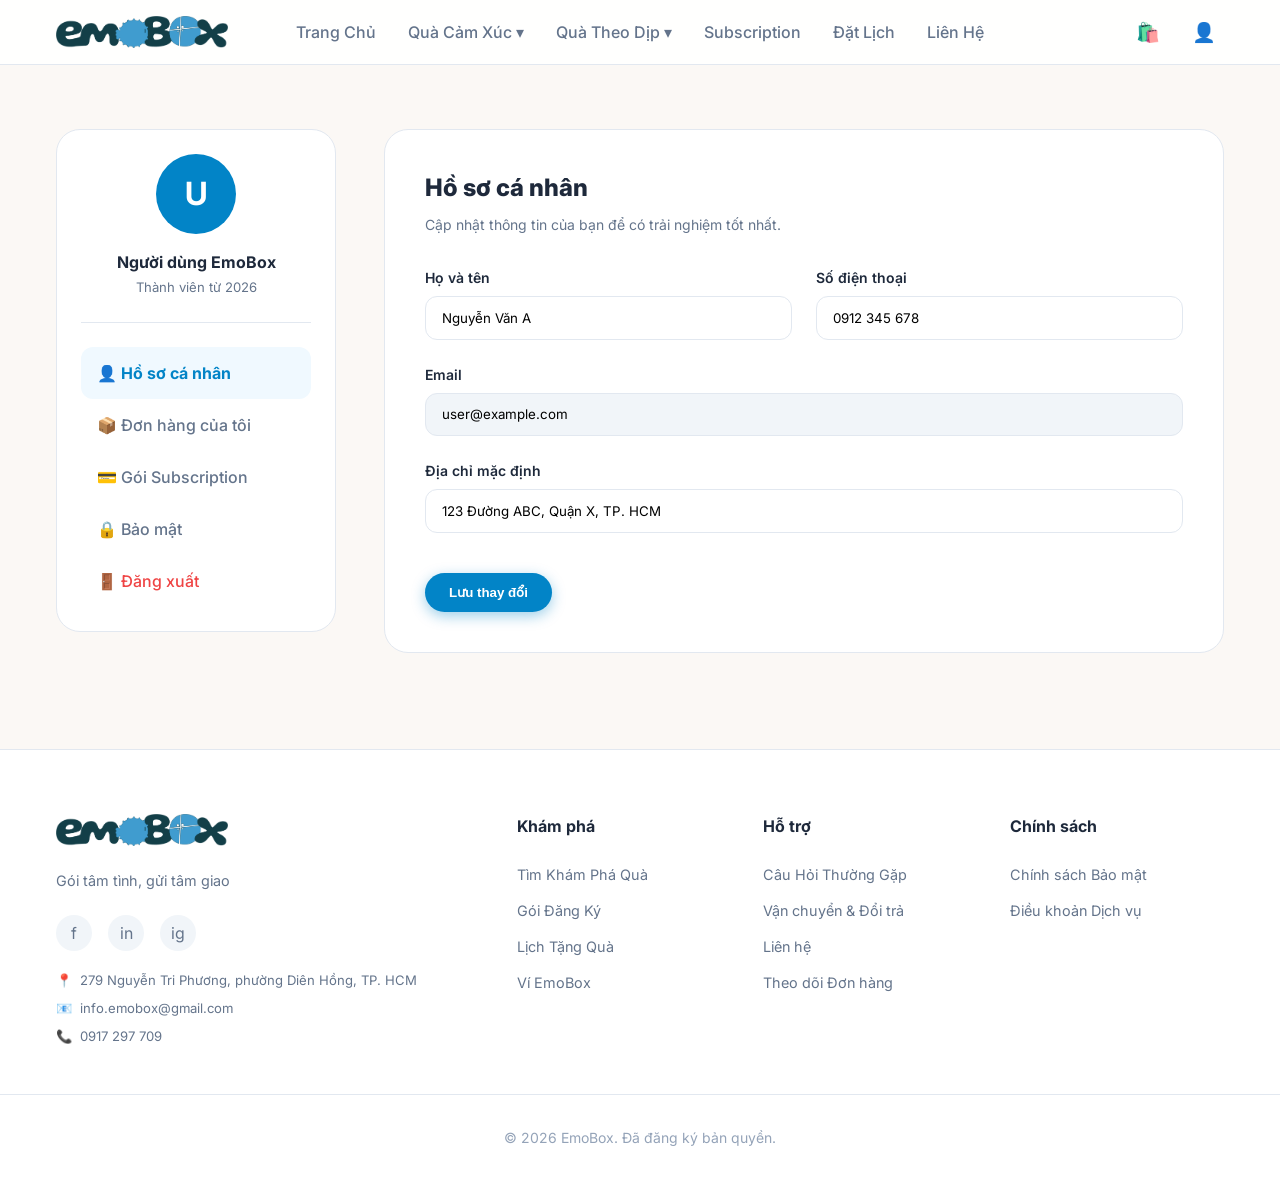
==== commit 256453f1: "Update account.html" ====
--- a/account.html
+++ b/account.html
@@ -3,7 +3,7 @@
 <head>
   <meta charset="UTF-8" />
   <meta name="viewport" content="width=device-width, initial-scale=1.0" />
-  <title>Tài Khoản – EmoBox</title>
+  <title>Tài Khoản - EmoBox</title>
   <link rel="preconnect" href="https://fonts.googleapis.com" />
   <link rel="preconnect" href="https://fonts.gstatic.com" crossorigin />
   <link href="https://fonts.googleapis.com/css2?family=Playfair+Display:ital,wght@0,700;1,400&family=Inter:wght@400;500;600;700&display=swap" rel="stylesheet" />
@@ -12,21 +12,31 @@
     .account-container { padding-top: 4rem; padding-bottom: 6rem; }
     .account-layout { display: grid; grid-template-columns: 280px 1fr; gap: 3rem; }
     
-    .account-nav { background: white; padding: 1.5rem; border-radius: 24px; border: 1px solid var(--border); height: fit-content; }
-    .acc-nav-item { display: flex; align-items: center; gap: 1rem; padding: 1rem; border-radius: 12px; color: var(--text-muted); transition: all 0.2s; margin-bottom: 0.5rem; }
-    .acc-nav-item:hover { background: #f8fafc; color: var(--text-main); }
-    .acc-nav-item.active { background: #e0f2fe; color: var(--primary); font-weight: 600; }
+    .account-sidebar { background: white; border-radius: 24px; border: 1px solid var(--border); padding: 1.5rem; height: fit-content; }
+    .sidebar-user { text-align: center; padding-bottom: 1.5rem; border-bottom: 1px solid var(--border); margin-bottom: 1.5rem; }
+    .user-avatar-lg { width: 80px; height: 80px; background: var(--primary); color: white; border-radius: 50%; display: flex; align-items: center; justify-content: center; font-size: 2rem; font-weight: 700; margin: 0 auto 1rem; }
     
-    .account-content { background: white; padding: 3rem; border-radius: 32px; border: 1px solid var(--border); }
-    .profile-header { display: flex; align-items: center; gap: 2rem; margin-bottom: 3rem; }
-    .profile-avatar { width: 100px; height: 100px; background: linear-gradient(135deg, #38bdf8, #0284c7); border-radius: 50%; display: flex; align-items: center; justify-content: center; font-size: 3rem; color: white; font-weight: 800; }
+    .sidebar-nav { list-style: none; }
+    .sidebar-nav-item { padding: 0.875rem 1rem; border-radius: 12px; cursor: pointer; transition: 0.2s; color: var(--text-muted); font-weight: 500; display: flex; align-items: center; gap: 0.75rem; }
+    .sidebar-nav-item:hover { background: #f8fafc; color: var(--text-main); }
+    .sidebar-nav-item.active { background: #f0f9ff; color: var(--primary); font-weight: 700; }
     
-    .order-item { border: 1px solid var(--border); border-radius: 16px; padding: 1.5rem; margin-bottom: 1.5rem; }
-    .order-header { display: flex; justify-content: space-between; align-items: center; margin-bottom: 1rem; padding-bottom: 1rem; border-bottom: 1px dashed var(--border); }
-    .order-status { font-weight: 700; font-size: 0.8rem; text-transform: uppercase; padding: 0.25rem 0.75rem; border-radius: 999px; }
+    .account-content { background: white; border-radius: 24px; border: 1px solid var(--border); padding: 2.5rem; }
+    .content-section { display: none; }
+    .content-section.active { display: block; }
+    
+    .form-grid { display: grid; grid-template-columns: 1fr 1fr; gap: 1.5rem; margin-top: 2rem; }
+    .form-group { margin-bottom: 1.5rem; }
+    .form-label { display: block; font-size: 0.875rem; font-weight: 600; margin-bottom: 0.5rem; color: var(--text-main); }
+    .form-input { width: 100%; padding: 0.8rem 1rem; border: 1px solid var(--border); border-radius: 12px; font-family: inherit; transition: border-color 0.2s; }
+    .form-input:focus { outline: none; border-color: var(--primary); }
 
     @media (max-width: 992px) {
       .account-layout { grid-template-columns: 1fr; }
+      .account-sidebar { display: flex; overflow-x: auto; padding: 1rem; gap: 1rem; }
+      .sidebar-user { display: none; }
+      .sidebar-nav { display: flex; gap: 0.5rem; }
+      .sidebar-nav-item { white-space: nowrap; }
     }
   </style>
 </head>
@@ -35,8 +45,7 @@
   <nav class="navbar" id="navbar">
     <div class="container nav-inner">
       <a href="index.html" class="nav-logo">
-        <div class="nav-logo-icon">🎁</div>
-        <span>EmoBox</span>
+        <img src="Logo.png" alt="EmoBox Logo" style="height: 32px; object-fit: contain;">
       </a>
       <div class="nav-links" id="navLinks">
         <a href="index.html" class="nav-link">Trang Chủ</a>
@@ -72,7 +81,7 @@
           <span class="cart-badge" id="cartBadge">0</span>
         </a>
         <button class="btn-icon" onclick="toggleUserMenu()" id="userBtn" title="Tài khoản">👤</button>
-        <div class="user-menu active" id="userMenu">
+        <div class="user-menu" id="userMenu">
           <div class="user-menu-header">
             <div class="user-avatar-sm">U</div>
             <div>
@@ -81,7 +90,7 @@
             </div>
           </div>
           <div class="user-menu-body">
-            <a href="account.html" class="user-menu-item">📋 Hồ sơ</a>
+            <a href="account.html" class="user-menu-item active">📋 Hồ sơ</a>
             <a href="cart.html" class="user-menu-item">📦 Đơn hàng</a>
             <a href="plans.html" class="user-menu-item">💳 Subscription</a>
             <a href="calendar.html" class="user-menu-item">📅 Lịch tặng quà</a>
@@ -95,66 +104,102 @@
 
   <main class="container account-container">
     <div class="account-layout">
-      <!-- Sidebar Nav -->
-      <aside class="account-nav">
-        <a href="#" class="acc-nav-item active">👤 Thông tin cá nhân</a>
-        <a href="#" class="acc-nav-item">📦 Lịch sử đơn hàng</a>
-        <a href="calendar.html" class="acc-nav-item">📅 Lịch Gifting</a>
-        <a href="wallet.html" class="acc-nav-item">💰 Ví của tôi</a>
-        <a href="#" class="acc-nav-item" style="color: #ef4444; margin-top: 2rem;">🚪 Đăng xuất</a>
+      <aside class="account-sidebar">
+        <div class="sidebar-user">
+          <div class="user-avatar-lg" id="userInitial">U</div>
+          <h4 id="userNameDisplay">Người dùng EmoBox</h4>
+          <p class="section-subtitle" style="font-size: 0.82rem; margin-top: 0.25rem;">Thành viên từ 2026</p>
+        </div>
+        <ul class="sidebar-nav">
+          <li class="sidebar-nav-item active" onclick="switchTab('profile', this)">👤 Hồ sơ cá nhân</li>
+          <li class="sidebar-nav-item" onclick="switchTab('orders', this)">📦 Đơn hàng của tôi</li>
+          <li class="sidebar-nav-item" onclick="switchTab('subscription', this)">💳 Gói Subscription</li>
+          <li class="sidebar-nav-item" onclick="switchTab('security', this)">🔒 Bảo mật</li>
+          <li class="sidebar-nav-item" style="color: #ef4444;" onclick="handleLogout()">🚪 Đăng xuất</li>
+        </ul>
       </aside>
 
-      <!-- Main Content -->
       <div class="account-content">
-        <div class="profile-header">
-          <div class="profile-avatar">U</div>
-          <div>
-            <h1 style="font-family: var(--font-serif); font-size: 2rem;">Xin chào, User!</h1>
-            <p style="color: var(--text-muted);">Thành viên EmoBox từ tháng 04, 2026</p>
-          </div>
-        </div>
-
-        <div style="margin-bottom: 4rem;">
-          <h3 style="font-weight: 700; margin-bottom: 1.5rem;">Đơn hàng gần đây</h3>
-          <div class="order-item">
-            <div class="order-header">
-              <div>
-                <span style="font-weight: 700;">#EB-120426</span>
-                <span style="color: var(--text-muted); margin-left: 1rem;">12/04/2026</span>
-              </div>
-              <span class="order-status status-done">Đã hoàn thành</span>
-            </div>
-            <div style="display: flex; justify-content: space-between; align-items: center;">
-              <div style="display: flex; gap: 1rem;">
-                <div style="width: 50px; height: 50px; background: #f1f5f9; border-radius: 8px;"></div>
-                <div>
-                  <div style="font-weight: 600;">Cái Ôm Chữa Lành</div>
-                  <div style="font-size: 0.8rem; color: var(--text-muted);">Số lượng: 1</div>
-                </div>
-              </div>
-              <div style="font-weight: 700;">499.000 ₫</div>
-            </div>
-          </div>
-        </div>
-
-        <form class="contact-form" style="padding: 0; border: none; box-shadow: none;">
-          <h3 style="font-weight: 700; margin-bottom: 1.5rem;">Cập nhật thông tin</h3>
-          <div style="display: grid; grid-template-columns: 1fr 1fr; gap: 1.5rem;">
+        <!-- Profile Section -->
+        <section id="profile" class="content-section active">
+          <h2 style="margin-bottom: 0.5rem; font-weight: 800;">Hồ sơ cá nhân</h2>
+          <p style="color: var(--text-muted); font-size: 0.875rem;">Cập nhật thông tin của bạn để có trải nghiệm tốt nhất.</p>
+          
+          <div class="form-grid">
             <div class="form-group">
-              <label>Họ và tên</label>
-              <input type="text" class="form-input" value="User Name">
+              <label class="form-label">Họ và tên</label>
+              <input type="text" class="form-input" id="profileName" value="Nguyễn Văn A">
             </div>
             <div class="form-group">
-              <label>Số điện thoại</label>
-              <input type="text" class="form-input" value="0901234567">
+              <label class="form-label">Số điện thoại</label>
+              <input type="tel" class="form-input" id="profilePhone" value="0912 345 678">
             </div>
           </div>
-          <div class="form-group">
-            <label>Địa chỉ mặc định</label>
-            <input type="text" class="form-input" value="285 Cách Mạng Tháng Tám, Quận 10, TP. HCM">
-          </div>
-          <button class="btn btn-primary" style="margin-top: 1rem;">Lưu thay đổi</button>
-        </form>
+          
+          <div class="form-group">
+            <label class="form-label">Email</label>
+            <input type="email" class="form-input" id="profileEmail" value="user@example.com" readonly style="background: #f1f5f9; cursor: not-allowed;">
+          </div>
+          
+          <div class="form-group">
+            <label class="form-label">Địa chỉ mặc định</label>
+            <input type="text" class="form-input" id="profileAddress" value="123 Đường ABC, Quận X, TP. HCM">
+          </div>
+          
+          <button class="btn btn-primary" onclick="saveProfile()" style="margin-top: 1rem;">Lưu thay đổi</button>
+        </section>
+
+        <!-- Orders Section -->
+        <section id="orders" class="content-section">
+          <h2 style="margin-bottom: 2rem; font-weight: 800;">Đơn hàng của tôi</h2>
+          <div style="text-align: center; padding: 4rem 0;">
+            <p style="color: var(--text-muted); font-size: 1rem;">Bạn chưa có đơn hàng nào.</p>
+            <a href="index.html" class="btn btn-ghost" style="margin-top: 1rem;">Mua sắm ngay</a>
+          </div>
+        </section>
+
+        <!-- Subscription Section -->
+        <section id="subscription" class="content-section">
+          <h2 style="margin-bottom: 0.5rem; font-weight: 800;">Gói Subscription</h2>
+          <p style="color: var(--text-muted); font-size: 0.875rem; margin-bottom: 2rem;">Quản lý gói thành viên và quyền lợi của bạn.</p>
+          
+          <div style="background: #f0f9ff; border: 1px solid #bae6fd; padding: 2rem; border-radius: 20px; display: flex; justify-content: space-between; align-items: center;">
+            <div>
+              <span style="display: inline-block; background: var(--primary); color: white; padding: 0.25rem 0.75rem; border-radius: 999px; font-size: 0.75rem; font-weight: 700; margin-bottom: 0.75rem; text-transform: uppercase;">Gói hiện tại</span>
+              <h3 style="color: var(--primary); font-weight: 800; font-size: 1.5rem;" id="currentPlanName">Gói Premium (12 Tháng)</h3>
+              <p style="color: #0369a1; font-size: 0.875rem; margin-top: 0.25rem;">Ngày hết hạn: 12/04/2027</p>
+            </div>
+            <a href="plans.html" class="btn btn-primary">Nâng cấp ngay</a>
+          </div>
+          
+          <div style="margin-top: 3rem;">
+            <h4 style="margin-bottom: 1.25rem; font-weight: 700;">Quyền lợi đang có</h4>
+            <ul style="list-style: none; display: grid; grid-template-columns: 1fr 1fr; gap: 1rem;">
+              <li style="display: flex; align-items: center; gap: 0.75rem; font-size: 0.9rem;">✅ Miễn phí vận chuyển 100%</li>
+              <li style="display: flex; align-items: center; gap: 0.75rem; font-size: 0.9rem;">✅ Ưu đãi 15% cho mọi hộp quà</li>
+              <li style="display: flex; align-items: center; gap: 0.75rem; font-size: 0.9rem;">✅ Tự động đặt lịch 12 sự kiện/năm</li>
+              <li style="display: flex; align-items: center; gap: 0.75rem; font-size: 0.9rem;">✅ Quà tặng bất ngờ mỗi quý</li>
+            </ul>
+          </div>
+        </section>
+
+        <!-- Security Section -->
+        <section id="security" class="content-section">
+          <h2 style="margin-bottom: 2rem; font-weight: 800;">Bảo mật tài khoản</h2>
+          <div class="form-group">
+            <label class="form-label">Mật khẩu hiện tại</label>
+            <input type="password" class="form-input" placeholder="••••••••">
+          </div>
+          <div class="form-group">
+            <label class="form-label">Mật khẩu mới</label>
+            <input type="password" class="form-input" placeholder="Nhập mật khẩu mới">
+          </div>
+          <div class="form-group">
+            <label class="form-label">Xác nhận mật khẩu mới</label>
+            <input type="password" class="form-input" placeholder="Nhập lại mật khẩu mới">
+          </div>
+          <button class="btn btn-primary">Cập nhật mật khẩu</button>
+        </section>
       </div>
     </div>
   </main>
@@ -163,12 +208,25 @@
   <footer class="footer">
     <div class="container footer-grid">
       <div class="footer-brand">
-        <span class="footer-logo">🎁 EmoBox</span>
-        <p class="footer-tagline">Chọn đúng quà, trao đúng cảm xúc, đúng sự kiện và đúng người.</p>
+        <span class="footer-logo" style="display: block; margin-bottom: 1rem;">
+          <img src="Logo.png" alt="EmoBox Logo" style="height: 32px; object-fit: contain;">
+        </span>
+        <p class="footer-tagline">Gói tâm tình, gửi tâm giao</p>
         <div class="footer-socials">
-          <a href="#" class="social-btn">f</a>
+          <a href="https://www.facebook.com/profile.php?id=61564729661320" target="_blank" class="social-btn">f</a>
           <a href="#" class="social-btn">in</a>
           <a href="#" class="social-btn">ig</a>
+        </div>
+        <div style="margin-top: 1.25rem; display: flex; flex-direction: column; gap: 0.5rem;">
+          <p style="font-size: 0.82rem; color: var(--text-muted); display: flex; align-items: flex-start; gap: 0.5rem;">
+            <span>📍</span><span>279 Nguyễn Tri Phương, phường Diên Hồng, TP. HCM</span>
+          </p>
+          <p style="font-size: 0.82rem; color: var(--text-muted); display: flex; align-items: center; gap: 0.5rem;">
+            <span>📧</span><a href="mailto:info.emobox@gmail.com" style="color: var(--text-muted); text-decoration: none;">info.emobox@gmail.com</a>
+          </p>
+          <p style="font-size: 0.82rem; color: var(--text-muted); display: flex; align-items: center; gap: 0.5rem;">
+            <span>📞</span><a href="tel:0917297709" style="color: var(--text-muted); text-decoration: none;">0917 297 709</a>
+          </p>
         </div>
       </div>
       <div class="footer-col">
@@ -206,6 +264,54 @@
 
   <script src="data.js"></script>
   <script src="app.js"></script>
+  <script>
+    function switchTab(tabId, el) {
+      document.querySelectorAll('.content-section').forEach(sec => sec.classList.remove('active'));
+      document.getElementById(tabId).classList.add('active');
+      
+      document.querySelectorAll('.sidebar-nav-item').forEach(item => item.classList.remove('active'));
+      el.classList.add('active');
+    }
+
+    function initAccount() {
+      const user = JSON.parse(localStorage.getItem('emobox_user'));
+      if (user) {
+        document.getElementById('profileName').value = user.name || '';
+        document.getElementById('profileEmail').value = user.email || '';
+        document.getElementById('profilePhone').value = user.phone || '';
+        document.getElementById('profileAddress').value = user.address || '';
+        document.getElementById('userNameDisplay').textContent = user.name || 'Người dùng EmoBox';
+        document.getElementById('userInitial').textContent = (user.name || 'U').charAt(0).toUpperCase();
+
+        const planNames = {
+          'none': 'Chưa đăng ký',
+          '3-months': 'Gói Essential (3 Tháng)',
+          '6-months': 'Gói Popular (6 Tháng)',
+          '12-months': 'Gói Premium (12 Tháng)'
+        };
+        document.getElementById('currentPlanName').textContent = planNames[user.plan] || 'Chưa đăng ký';
+      }
+    }
+
+    function saveProfile() {
+      const user = JSON.parse(localStorage.getItem('emobox_user')) || {};
+      user.name = document.getElementById('profileName').value;
+      user.phone = document.getElementById('profilePhone').value;
+      user.address = document.getElementById('profileAddress').value;
+      
+      localStorage.setItem('emobox_user', JSON.stringify(user));
+      document.getElementById('userNameDisplay').textContent = user.name;
+      document.getElementById('userInitial').textContent = user.name.charAt(0).toUpperCase();
+      
+      showToast('✅ Đã cập nhật hồ sơ thành công!');
+    }
+
+    function handleLogout() {
+      localStorage.removeItem('emobox_user');
+      window.location.href = 'login.html';
+    }
+
+    document.addEventListener('DOMContentLoaded', initAccount);
+  </script>
 </body>
 </html>
-
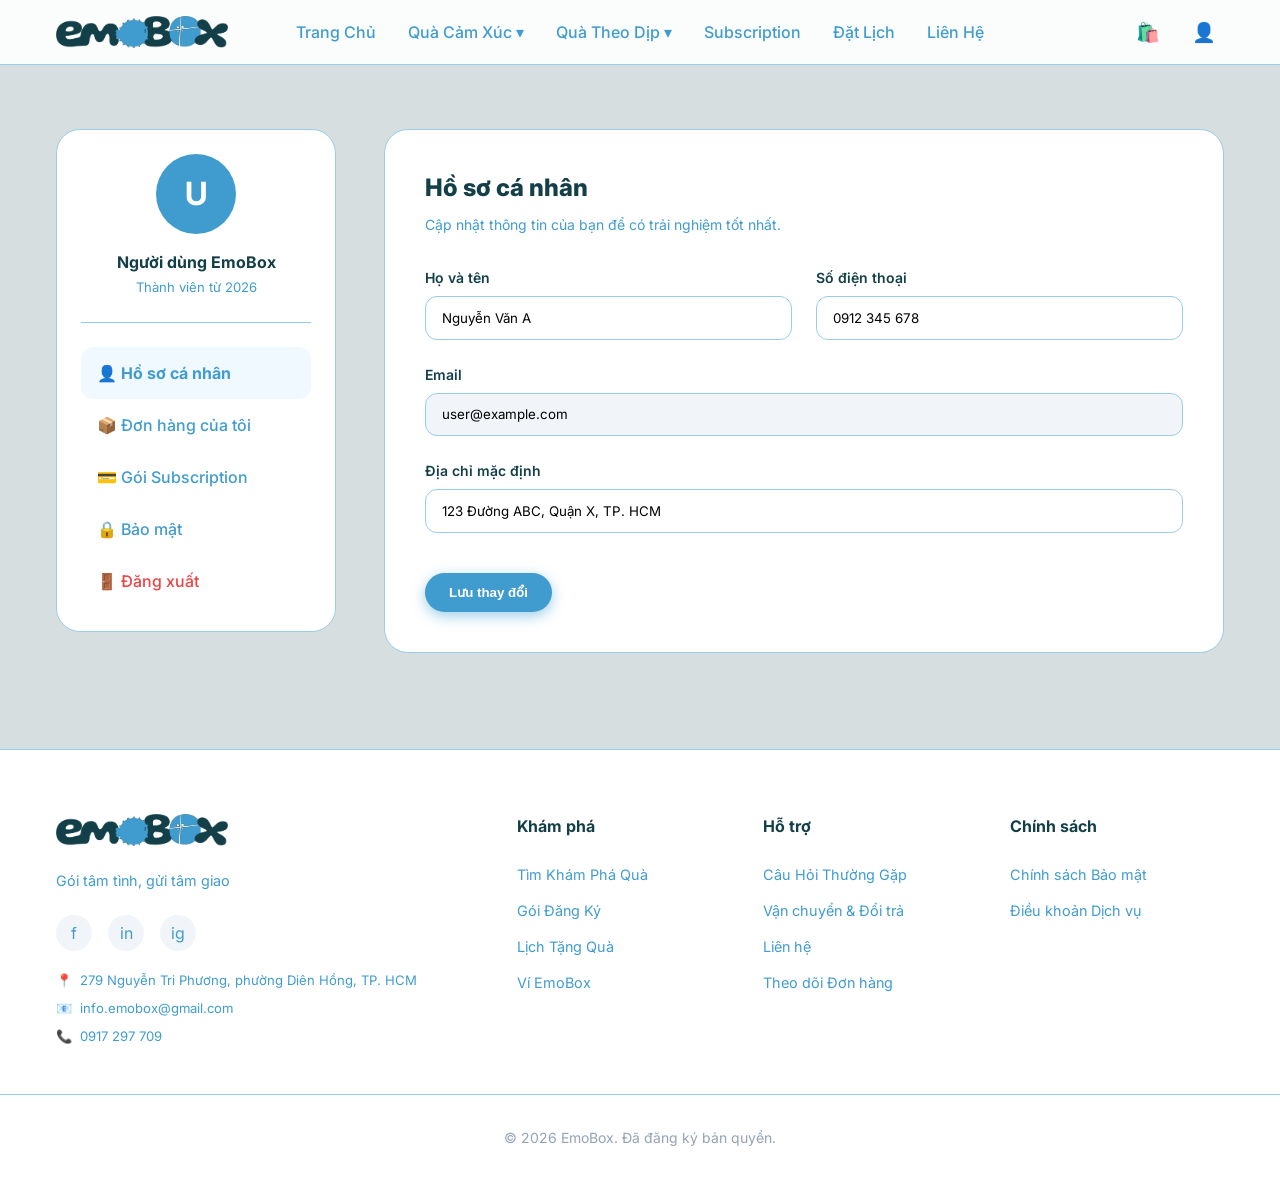
==== commit 68ab0c67: "Update account.html" ====
--- a/account.html
+++ b/account.html
@@ -174,12 +174,7 @@
           
           <div style="margin-top: 3rem;">
             <h4 style="margin-bottom: 1.25rem; font-weight: 700;">Quyền lợi đang có</h4>
-            <ul style="list-style: none; display: grid; grid-template-columns: 1fr 1fr; gap: 1rem;">
-              <li style="display: flex; align-items: center; gap: 0.75rem; font-size: 0.9rem;">✅ Miễn phí vận chuyển 100%</li>
-              <li style="display: flex; align-items: center; gap: 0.75rem; font-size: 0.9rem;">✅ Ưu đãi 15% cho mọi hộp quà</li>
-              <li style="display: flex; align-items: center; gap: 0.75rem; font-size: 0.9rem;">✅ Tự động đặt lịch 12 sự kiện/năm</li>
-              <li style="display: flex; align-items: center; gap: 0.75rem; font-size: 0.9rem;">✅ Quà tặng bất ngờ mỗi quý</li>
-            </ul>
+            <ul id="planBenefitsList" style="list-style: none; display: flex; flex-direction: column; gap: 0.85rem;"></ul>
           </div>
         </section>
 
@@ -283,6 +278,53 @@
         document.getElementById('userNameDisplay').textContent = user.name || 'Người dùng EmoBox';
         document.getElementById('userInitial').textContent = (user.name || 'U').charAt(0).toUpperCase();
 
+        const planBenefits = {
+          'none': [],
+          '3-months': [
+            'Đặt lịch tặng quà linh hoạt trong suốt 3 tháng',
+            'Ưu đãi giảm 5% cho các sản phẩm vào dịp lễ',
+            'Miễn phí giao hàng cho tất cả đơn hàng',
+            'Truy cập tính năng “Build Your Own Box” để tự thiết kế hộp quà theo nhu cầu'
+          ],
+          '6-months': [
+            'Đặt lịch tặng quà linh hoạt trong suốt 6 tháng',
+            'Ưu đãi giảm 7% cho các sản phẩm vào dịp lễ',
+            'Miễn phí giao hàng cho tất cả đơn hàng',
+            'Truy cập tính năng “Build Your Own Box” để tự thiết kế hộp quà theo nhu cầu'
+          ],
+          '12-months': [
+            'Đặt lịch tặng quà linh hoạt trong suốt 12 tháng',
+            'Ưu đãi giảm 10% cho các sản phẩm vào dịp lễ',
+            'Miễn phí giao hàng cho tất cả đơn hàng',
+            'Truy cập tính năng “Build Your Own Box” để tự thiết kế hộp quà theo nhu cầu'
+          ]
+        };
+
+        const planPrices = {
+          'none': '',
+          '3-months': '299.000 đ/gói',
+          '6-months': '499.000 đ/gói',
+          '12-months': '799.000 đ/gói'
+        };
+
+        const benefitsList = document.getElementById('planBenefitsList');
+        const benefits = planBenefits[user.plan] || [];
+        if (benefits.length > 0) {
+          benefitsList.innerHTML = benefits.map(b =>
+            `<li style="display: flex; align-items: flex-start; gap: 0.75rem; font-size: 0.9rem;">
+              <span style="color: #059669; font-size: 1rem; flex-shrink: 0; margin-top: 0.1rem;">✅</span>
+              <span>${b}</span>
+            </li>`
+          ).join('');
+          
+          const price = planPrices[user.plan];
+          if (price) {
+            benefitsList.insertAdjacentHTML('beforebegin', `<p style="font-size: 0.85rem; color: var(--text-muted); margin-bottom: 1rem;">Giá gói: <strong style="color: #0284c7;">${price}</strong></p>`);
+          }
+        } else {
+          benefitsList.innerHTML = '<li style="color: var(--text-muted);">Bạn chưa đăng ký gói nào. <a href="plans.html" style="color: var(--primary);">Xem các gói</a></li>';
+        }
+
         const planNames = {
           'none': 'Chưa đăng ký',
           '3-months': 'Gói Essential (3 Tháng)',
--- a/style.css
+++ b/style.css
@@ -1,12 +1,12 @@
 :root {
-  --primary: #0284c7;
-  --primary-hover: #0369a1;
-  --bg-color: #FBF8F5;
-  --text-main: #1e293b;
-  --text-muted: #64748b;
+  --primary: #409CCF;
+  --primary-hover: #133F48;
+  --bg-color: #D6DEE0;
+  --text-main: #133F48;
+  --text-muted: #409CCF;
   --white: #ffffff;
-  --border: #e2e8f0;
-  --shadow: 0 4px 6px -1px rgb(0 0 0 / 0.1);
+  --border: #9ACCE7;
+  --shadow: 0 4px 6px -1px rgb(19 63 72 / 0.15);
   --font-serif: 'Playfair Display', serif;
   --font-sans: 'Inter', sans-serif;
 }
@@ -306,10 +306,22 @@
 /* HERO SECTION */
 .hero {
   position: relative;
-  padding: 6rem 1rem;
+  width: 100%;
+  aspect-ratio: 4888 / 1860;
   overflow: hidden;
   text-align: center;
-  background: linear-gradient(180deg, #e0f2fe 0%, var(--bg-color) 100%);
+  background-image: url('Cover.png');
+  background-size: 100% 100%;
+  background-position: center;
+  background-repeat: no-repeat;
+  display: flex;
+  flex-direction: column;
+  justify-content: center;
+  align-items: center;
+}
+
+.hero-bg-orbs {
+  display: none;
 }
 
 .hero-bg-orbs .orb {
@@ -328,18 +340,21 @@
   position: relative;
   z-index: 10;
   max-width: 800px;
-}
-
-.hero-badge {
-  display: inline-block;
-  background: white;
-  padding: 0.5rem 1rem;
-  border-radius: 999px;
-  font-size: 0.875rem;
-  font-weight: 600;
-  color: var(--primary);
-  margin-bottom: 1.5rem;
-  box-shadow: var(--shadow);
+  margin: 0 auto;
+}
+
+.hero-badge,
+.hero-title,
+.hero-subtitle {
+  display: none;
+}
+
+.hero-actions {
+  display: flex;
+  gap: 1rem;
+  justify-content: center;
+  margin-top: 8rem;
+  margin-bottom: 2rem;
 }
 
 .hero-title {
